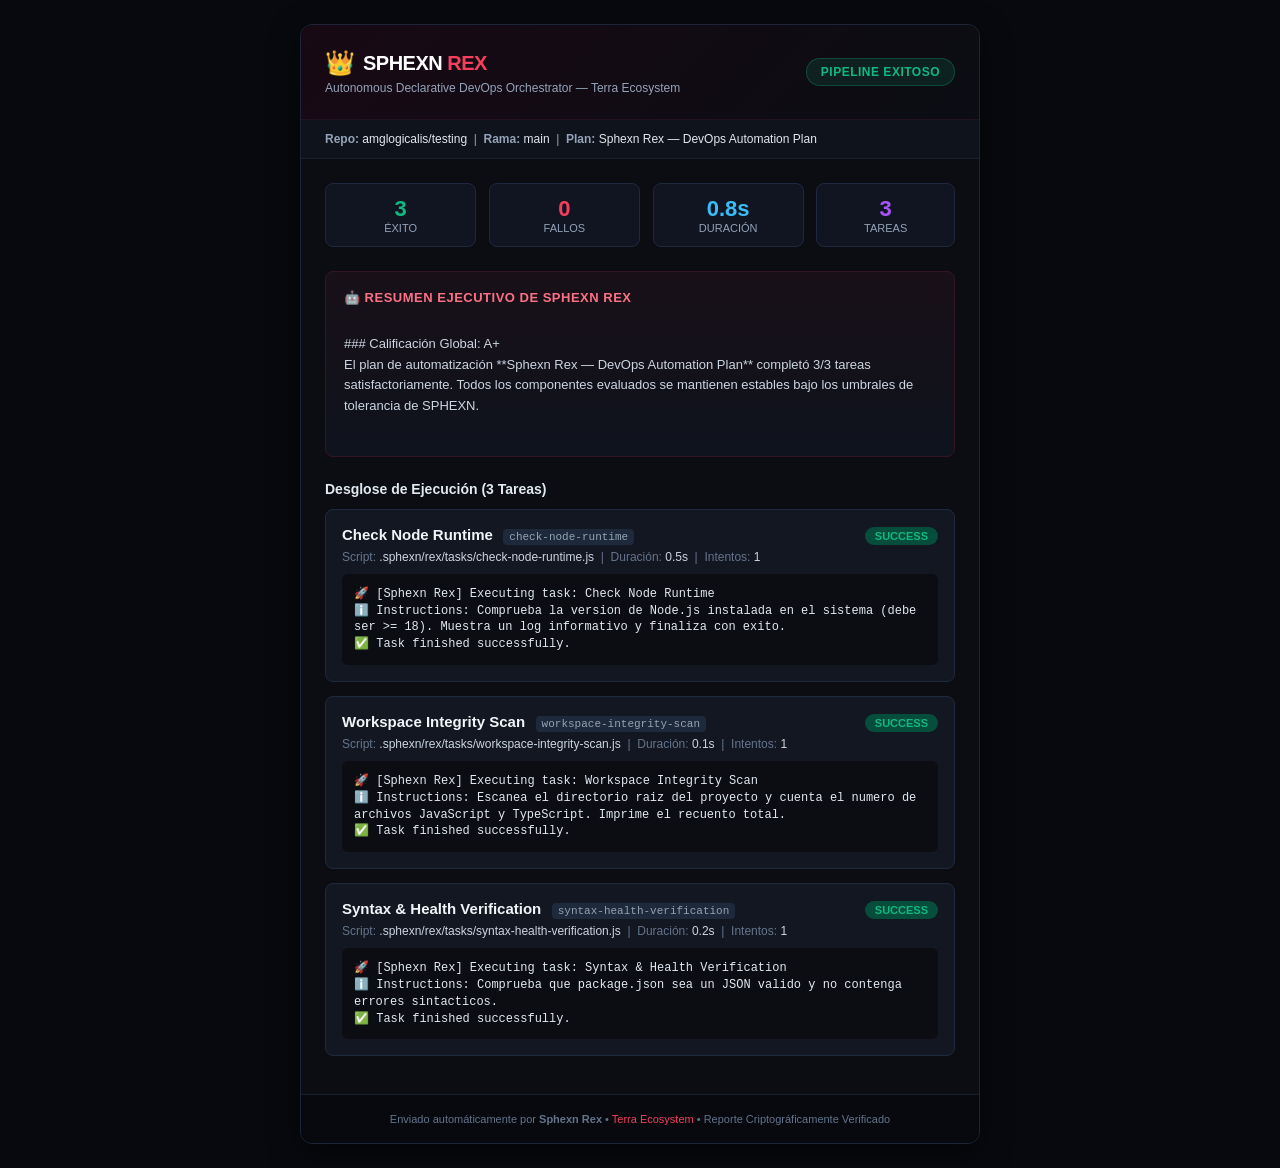
==== sphexn_report.html @ 707afb04 "chore(rex): record execution audit, tasks and reports [skip ci]" ====
<!DOCTYPE html>
<html lang="es">
<head>
  <meta charset="utf-8">
  <meta name="viewport" content="width=device-width, initial-scale=1.0">
  <title>Sphexn Rex — DevOps Report</title>
</head>
<body style="margin: 0; padding: 24px; background-color: #07090e; font-family: -apple-system, BlinkMacSystemFont, 'Segoe UI', Roboto, Helvetica, Arial, sans-serif; color: #f8fafc;">
  <table width="100%" cellpadding="0" cellspacing="0" border="0" style="max-width: 680px; margin: 0 auto; background-color: #0b0d13; border: 1px solid #1e2538; border-radius: 12px; overflow: hidden; box-shadow: 0 10px 30px rgba(0,0,0,0.5);">
    
    <!-- HEADER -->
    <tr>
      <td style="padding: 24px; background: linear-gradient(135deg, #180914 0%, #0b0d13 100%); border-bottom: 1px solid #231221;">
        <table width="100%" cellpadding="0" cellspacing="0" border="0">
          <tr>
            <td>
              <div style="display: flex; align-items: center;">
                <span style="font-size: 24px; margin-right: 8px;">👑</span>
                <span style="font-size: 20px; font-weight: 800; letter-spacing: -0.5px; color: #ffffff;">SPHEXN <span style="color: #f43f5e;">REX</span></span>
              </div>
              <div style="font-size: 12px; color: #94a3b8; margin-top: 4px;">Autonomous Declarative DevOps Orchestrator — Terra Ecosystem</div>
            </td>
            <td align="right">
              <span style="display: inline-block; background-color: rgba(16, 185, 129, 0.12); color: #10b981; border: 1px solid #10b98144; padding: 6px 14px; border-radius: 9999px; font-size: 12px; font-weight: 800; letter-spacing: 0.5px;">
                PIPELINE EXITOSO
              </span>
            </td>
          </tr>
        </table>
      </td>
    </tr>

    <!-- METADATA STRIP -->
    <tr>
      <td style="padding: 12px 24px; background-color: #0f131c; border-bottom: 1px solid #1a202c; font-size: 12px; color: #94a3b8;">
        <strong>Repo:</strong> <span style="color: #e2e8f0;">amglogicalis/testing</span> &nbsp;|&nbsp;
        <strong>Rama:</strong> <span style="color: #e2e8f0;">main</span> &nbsp;|&nbsp;
        <strong>Plan:</strong> <span style="color: #e2e8f0;">Sphexn Rex — DevOps Automation Plan</span>
      </td>
    </tr>

    <!-- CONTENT BODY -->
    <tr>
      <td style="padding: 24px;">
        
        <!-- SCORECARD -->
        <table width="100%" cellpadding="0" cellspacing="0" border="0" style="margin-bottom: 24px;">
          <tr>
            <td width="24%" style="background-color: #111522; border: 1px solid #1f283d; border-radius: 8px; padding: 12px; text-align: center;">
              <div style="font-size: 22px; font-weight: 800; color: #10b981;">3</div>
              <div style="font-size: 11px; color: #94a3b8; text-transform: uppercase;">Éxito</div>
            </td>
            <td width="2%">&nbsp;</td>
            <td width="24%" style="background-color: #111522; border: 1px solid #1f283d; border-radius: 8px; padding: 12px; text-align: center;">
              <div style="font-size: 22px; font-weight: 800; color: #f43f5e;">0</div>
              <div style="font-size: 11px; color: #94a3b8; text-transform: uppercase;">Fallos</div>
            </td>
            <td width="2%">&nbsp;</td>
            <td width="24%" style="background-color: #111522; border: 1px solid #1f283d; border-radius: 8px; padding: 12px; text-align: center;">
              <div style="font-size: 22px; font-weight: 800; color: #38bdf8;">0.8s</div>
              <div style="font-size: 11px; color: #94a3b8; text-transform: uppercase;">Duración</div>
            </td>
            <td width="2%">&nbsp;</td>
            <td width="22%" style="background-color: #111522; border: 1px solid #1f283d; border-radius: 8px; padding: 12px; text-align: center;">
              <div style="font-size: 22px; font-weight: 800; color: #a855f7;">3</div>
              <div style="font-size: 11px; color: #94a3b8; text-transform: uppercase;">Tareas</div>
            </td>
          </tr>
        </table>

        <!-- AI EXECUTIVE SUMMARY -->
        <div style="background: linear-gradient(180deg, rgba(244, 63, 94, 0.06) 0%, rgba(17, 24, 39, 0.5) 100%); border: 1px solid #331524; border-radius: 8px; padding: 18px; margin-bottom: 24px;">
          <div style="font-size: 13px; font-weight: 800; color: #fb7185; text-transform: uppercase; letter-spacing: 0.5px; margin-bottom: 8px;">
            🤖 Resumen Ejecutivo de Sphexn Rex
          </div>
          <div style="font-size: 13px; color: #cbd5e1; line-height: 1.6; white-space: pre-wrap;">
### Calificación Global: A+
El plan de automatización **Sphexn Rex — DevOps Automation Plan** completó 3/3 tareas satisfactoriamente. Todos los componentes evaluados se mantienen estables bajo los umbrales de tolerancia de SPHEXN.
          </div>
        </div>

        <!-- TASKS LIST -->
        <div style="font-size: 14px; font-weight: 700; color: #e2e8f0; margin-bottom: 12px;">
          Desglose de Ejecución (3 Tareas)
        </div>
        
      <div style="background-color: #131722; border: 1px solid #1f293d; border-radius: 8px; padding: 16px; margin-bottom: 14px; text-align: left;">
        <table width="100%" cellpadding="0" cellspacing="0" border="0">
          <tr>
            <td>
              <span style="color: #f1f5f9; font-weight: 700; font-size: 15px;">Check Node Runtime</span>
              <code style="background: #1e293b; color: #94a3b8; padding: 2px 6px; border-radius: 4px; font-size: 11px; margin-left: 6px;">check-node-runtime</code>
              
            </td>
            <td align="right">
              <span style="background-color: #064e3b; color: #10b981; padding: 3px 10px; border-radius: 12px; font-size: 11px; font-weight: 800; text-transform: uppercase;">
                success
              </span>
            </td>
          </tr>
        </table>
        <div style="font-size: 12px; color: #64748b; margin-top: 6px;">
          Script: <span style="color: #cbd5e1;">.sphexn/rex/tasks/check-node-runtime.js</span> &nbsp;|&nbsp; 
          Duración: <span style="color: #cbd5e1;">0.5s</span> &nbsp;|&nbsp;
          Intentos: <span style="color: #cbd5e1;">1</span>
        </div>
        
          <div style="margin-top: 10px;">
            <pre style="background-color: #0b0d13; color: #e2e8f0; padding: 12px; border-radius: 6px; font-family: monospace; font-size: 12px; line-height: 1.4; overflow-x: auto; margin: 0; white-space: pre-wrap; word-break: break-word;">🚀 [Sphexn Rex] Executing task: Check Node Runtime
ℹ️ Instructions: Comprueba la version de Node.js instalada en el sistema (debe ser &gt;= 18). Muestra un log informativo y finaliza con exito.
✅ Task finished successfully.</pre>
          </div>
        
      </div>
    
      <div style="background-color: #131722; border: 1px solid #1f293d; border-radius: 8px; padding: 16px; margin-bottom: 14px; text-align: left;">
        <table width="100%" cellpadding="0" cellspacing="0" border="0">
          <tr>
            <td>
              <span style="color: #f1f5f9; font-weight: 700; font-size: 15px;">Workspace Integrity Scan</span>
              <code style="background: #1e293b; color: #94a3b8; padding: 2px 6px; border-radius: 4px; font-size: 11px; margin-left: 6px;">workspace-integrity-scan</code>
              
            </td>
            <td align="right">
              <span style="background-color: #064e3b; color: #10b981; padding: 3px 10px; border-radius: 12px; font-size: 11px; font-weight: 800; text-transform: uppercase;">
                success
              </span>
            </td>
          </tr>
        </table>
        <div style="font-size: 12px; color: #64748b; margin-top: 6px;">
          Script: <span style="color: #cbd5e1;">.sphexn/rex/tasks/workspace-integrity-scan.js</span> &nbsp;|&nbsp; 
          Duración: <span style="color: #cbd5e1;">0.1s</span> &nbsp;|&nbsp;
          Intentos: <span style="color: #cbd5e1;">1</span>
        </div>
        
          <div style="margin-top: 10px;">
            <pre style="background-color: #0b0d13; color: #e2e8f0; padding: 12px; border-radius: 6px; font-family: monospace; font-size: 12px; line-height: 1.4; overflow-x: auto; margin: 0; white-space: pre-wrap; word-break: break-word;">🚀 [Sphexn Rex] Executing task: Workspace Integrity Scan
ℹ️ Instructions: Escanea el directorio raiz del proyecto y cuenta el numero de archivos JavaScript y TypeScript. Imprime el recuento total.
✅ Task finished successfully.</pre>
          </div>
        
      </div>
    
      <div style="background-color: #131722; border: 1px solid #1f293d; border-radius: 8px; padding: 16px; margin-bottom: 14px; text-align: left;">
        <table width="100%" cellpadding="0" cellspacing="0" border="0">
          <tr>
            <td>
              <span style="color: #f1f5f9; font-weight: 700; font-size: 15px;">Syntax & Health Verification</span>
              <code style="background: #1e293b; color: #94a3b8; padding: 2px 6px; border-radius: 4px; font-size: 11px; margin-left: 6px;">syntax-health-verification</code>
              
            </td>
            <td align="right">
              <span style="background-color: #064e3b; color: #10b981; padding: 3px 10px; border-radius: 12px; font-size: 11px; font-weight: 800; text-transform: uppercase;">
                success
              </span>
            </td>
          </tr>
        </table>
        <div style="font-size: 12px; color: #64748b; margin-top: 6px;">
          Script: <span style="color: #cbd5e1;">.sphexn/rex/tasks/syntax-health-verification.js</span> &nbsp;|&nbsp; 
          Duración: <span style="color: #cbd5e1;">0.2s</span> &nbsp;|&nbsp;
          Intentos: <span style="color: #cbd5e1;">1</span>
        </div>
        
          <div style="margin-top: 10px;">
            <pre style="background-color: #0b0d13; color: #e2e8f0; padding: 12px; border-radius: 6px; font-family: monospace; font-size: 12px; line-height: 1.4; overflow-x: auto; margin: 0; white-space: pre-wrap; word-break: break-word;">🚀 [Sphexn Rex] Executing task: Syntax &amp; Health Verification
ℹ️ Instructions: Comprueba que package.json sea un JSON valido y no contenga errores sintacticos.
✅ Task finished successfully.</pre>
          </div>
        
      </div>
    

      </td>
    </tr>

    <!-- FOOTER -->
    <tr>
      <td style="padding: 18px 24px; background-color: #07090e; border-top: 1px solid #171d2b; text-align: center; font-size: 11px; color: #64748b;">
        Enviado automáticamente por <strong>Sphexn Rex</strong> • <a href="https://github.com/amglogicalis/Sphexn" style="color: #f43f5e; text-decoration: none;">Terra Ecosystem</a> • Reporte Criptográficamente Verificado
      </td>
    </tr>
  </table>
</body>
</html>
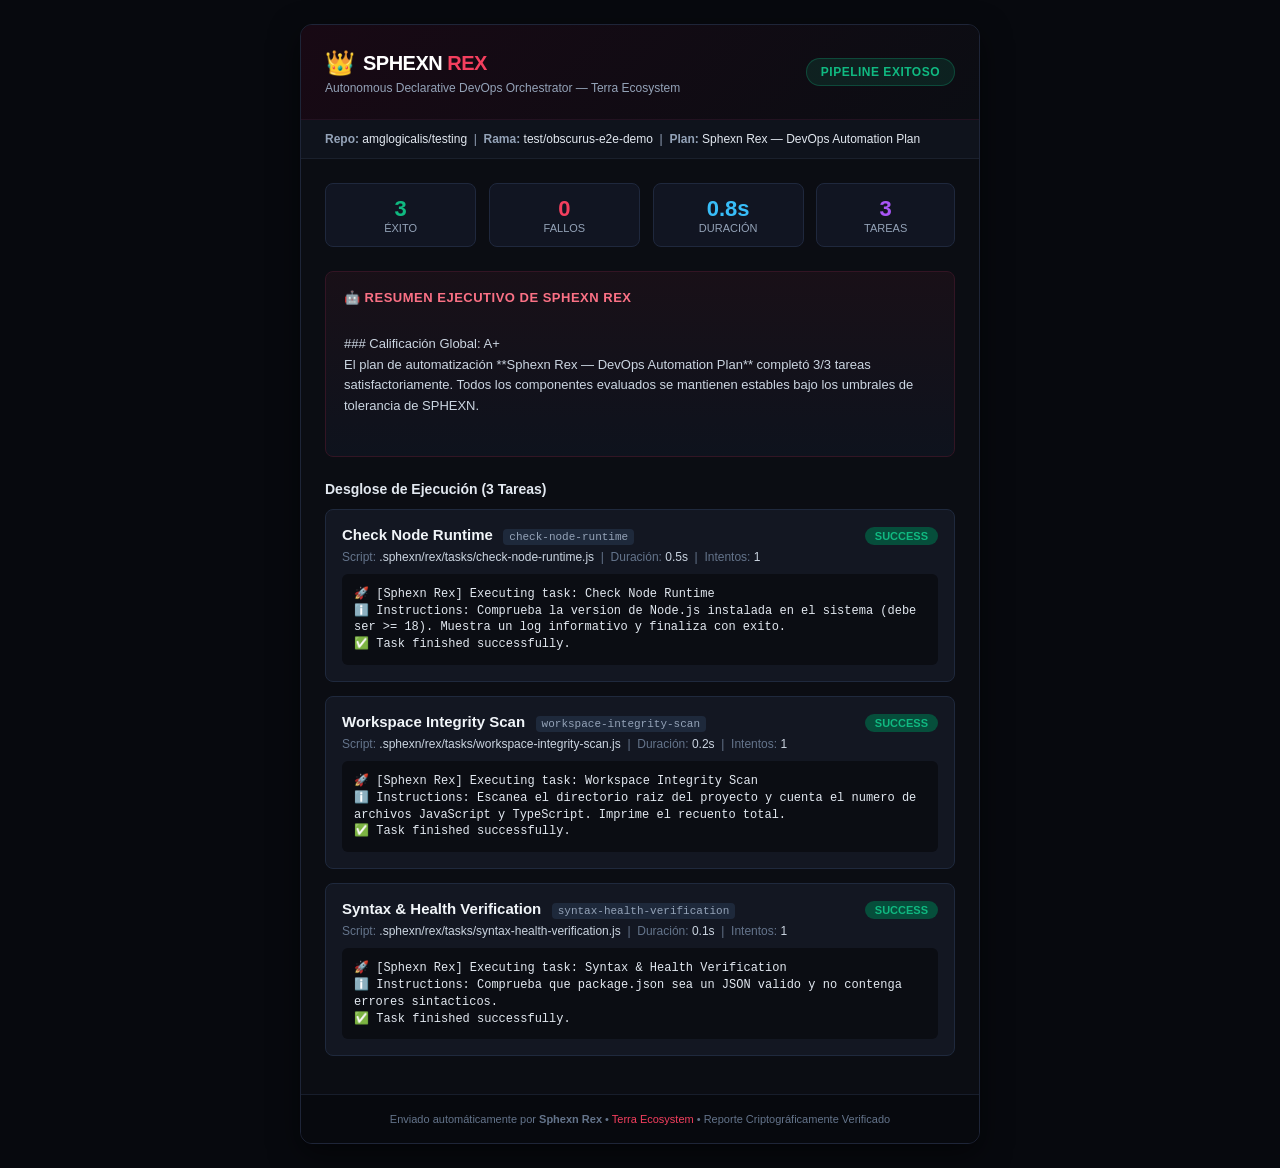
==== commit 7380ce86: "chore(rex): record execution audit, tasks and reports [skip ci]" ====
--- a/sphexn_report.html
+++ b/sphexn_report.html
@@ -34,7 +34,7 @@
     <tr>
       <td style="padding: 12px 24px; background-color: #0f131c; border-bottom: 1px solid #1a202c; font-size: 12px; color: #94a3b8;">
         <strong>Repo:</strong> <span style="color: #e2e8f0;">amglogicalis/testing</span> &nbsp;|&nbsp;
-        <strong>Rama:</strong> <span style="color: #e2e8f0;">main</span> &nbsp;|&nbsp;
+        <strong>Rama:</strong> <span style="color: #e2e8f0;">test/obscurus-e2e-demo</span> &nbsp;|&nbsp;
         <strong>Plan:</strong> <span style="color: #e2e8f0;">Sphexn Rex — DevOps Automation Plan</span>
       </td>
     </tr>
@@ -130,7 +130,7 @@
         </table>
         <div style="font-size: 12px; color: #64748b; margin-top: 6px;">
           Script: <span style="color: #cbd5e1;">.sphexn/rex/tasks/workspace-integrity-scan.js</span> &nbsp;|&nbsp; 
-          Duración: <span style="color: #cbd5e1;">0.1s</span> &nbsp;|&nbsp;
+          Duración: <span style="color: #cbd5e1;">0.2s</span> &nbsp;|&nbsp;
           Intentos: <span style="color: #cbd5e1;">1</span>
         </div>
         
@@ -159,7 +159,7 @@
         </table>
         <div style="font-size: 12px; color: #64748b; margin-top: 6px;">
           Script: <span style="color: #cbd5e1;">.sphexn/rex/tasks/syntax-health-verification.js</span> &nbsp;|&nbsp; 
-          Duración: <span style="color: #cbd5e1;">0.2s</span> &nbsp;|&nbsp;
+          Duración: <span style="color: #cbd5e1;">0.1s</span> &nbsp;|&nbsp;
           Intentos: <span style="color: #cbd5e1;">1</span>
         </div>
         
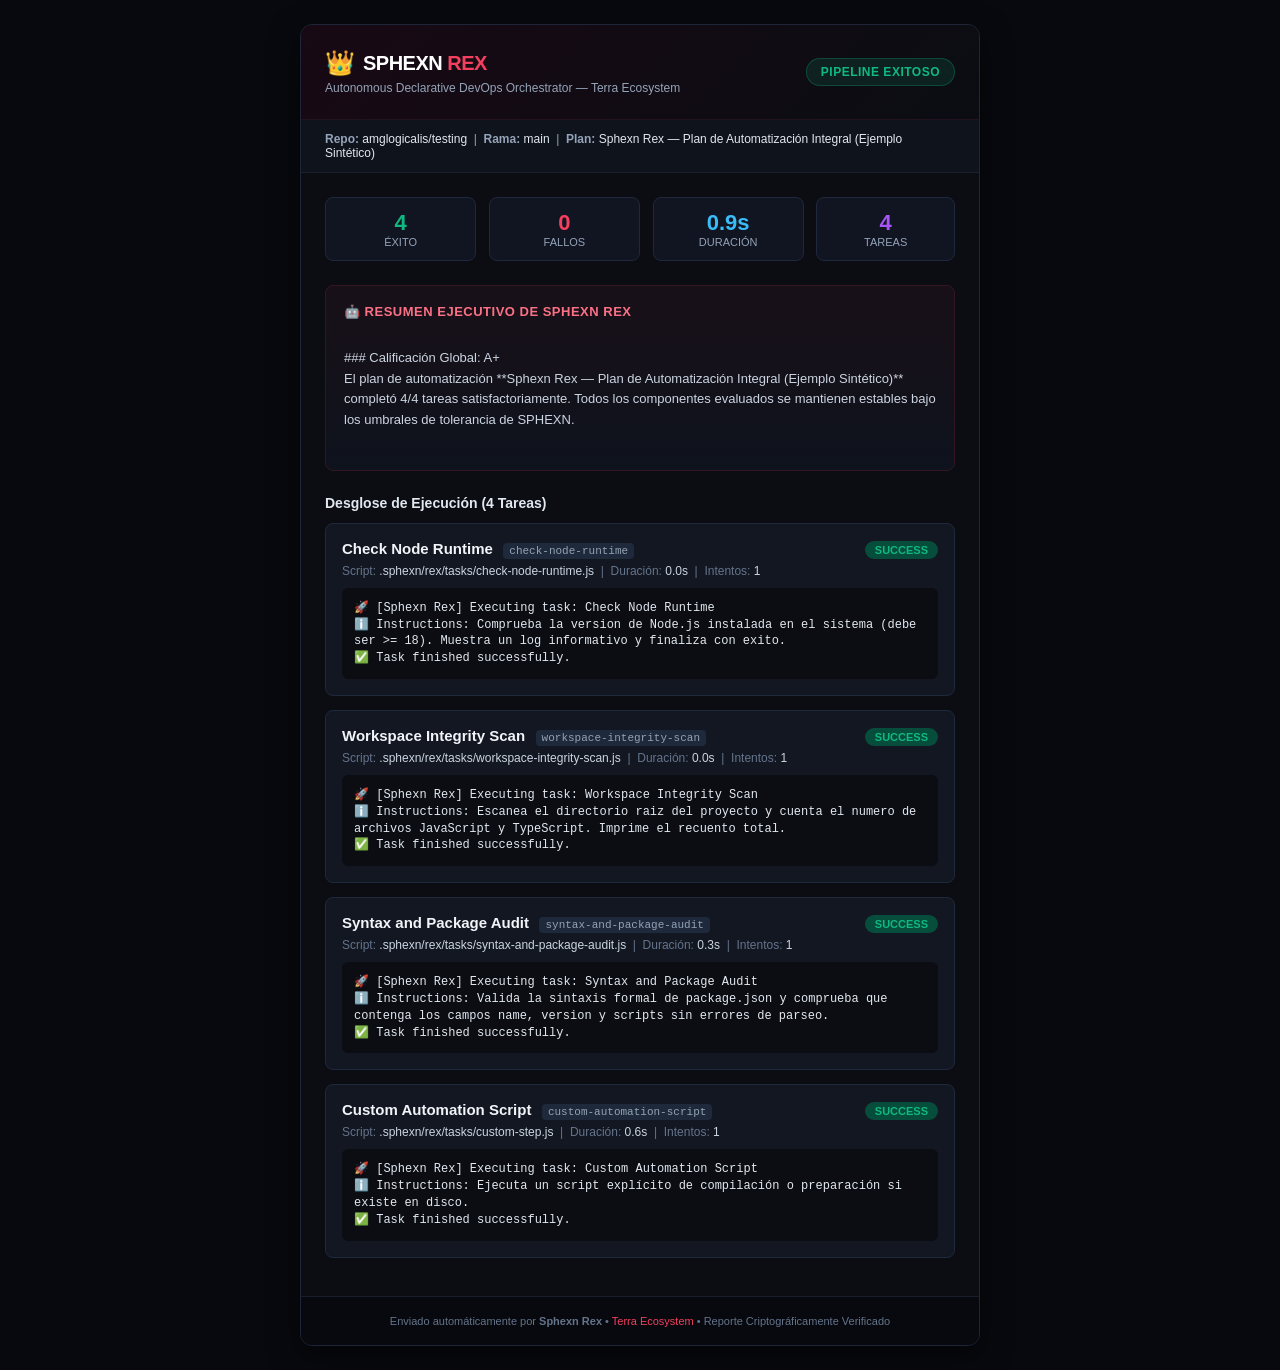
==== commit 94d1cd33: "chore(rex): record execution audit, tasks and reports [skip ci]" ====
--- a/sphexn_report.html
+++ b/sphexn_report.html
@@ -34,8 +34,8 @@
     <tr>
       <td style="padding: 12px 24px; background-color: #0f131c; border-bottom: 1px solid #1a202c; font-size: 12px; color: #94a3b8;">
         <strong>Repo:</strong> <span style="color: #e2e8f0;">amglogicalis/testing</span> &nbsp;|&nbsp;
-        <strong>Rama:</strong> <span style="color: #e2e8f0;">test/obscurus-e2e-demo</span> &nbsp;|&nbsp;
-        <strong>Plan:</strong> <span style="color: #e2e8f0;">Sphexn Rex — DevOps Automation Plan</span>
+        <strong>Rama:</strong> <span style="color: #e2e8f0;">main</span> &nbsp;|&nbsp;
+        <strong>Plan:</strong> <span style="color: #e2e8f0;">Sphexn Rex — Plan de Automatización Integral (Ejemplo Sintético)</span>
       </td>
     </tr>
 
@@ -47,7 +47,7 @@
         <table width="100%" cellpadding="0" cellspacing="0" border="0" style="margin-bottom: 24px;">
           <tr>
             <td width="24%" style="background-color: #111522; border: 1px solid #1f283d; border-radius: 8px; padding: 12px; text-align: center;">
-              <div style="font-size: 22px; font-weight: 800; color: #10b981;">3</div>
+              <div style="font-size: 22px; font-weight: 800; color: #10b981;">4</div>
               <div style="font-size: 11px; color: #94a3b8; text-transform: uppercase;">Éxito</div>
             </td>
             <td width="2%">&nbsp;</td>
@@ -57,12 +57,12 @@
             </td>
             <td width="2%">&nbsp;</td>
             <td width="24%" style="background-color: #111522; border: 1px solid #1f283d; border-radius: 8px; padding: 12px; text-align: center;">
-              <div style="font-size: 22px; font-weight: 800; color: #38bdf8;">0.8s</div>
+              <div style="font-size: 22px; font-weight: 800; color: #38bdf8;">0.9s</div>
               <div style="font-size: 11px; color: #94a3b8; text-transform: uppercase;">Duración</div>
             </td>
             <td width="2%">&nbsp;</td>
             <td width="22%" style="background-color: #111522; border: 1px solid #1f283d; border-radius: 8px; padding: 12px; text-align: center;">
-              <div style="font-size: 22px; font-weight: 800; color: #a855f7;">3</div>
+              <div style="font-size: 22px; font-weight: 800; color: #a855f7;">4</div>
               <div style="font-size: 11px; color: #94a3b8; text-transform: uppercase;">Tareas</div>
             </td>
           </tr>
@@ -75,13 +75,13 @@
           </div>
           <div style="font-size: 13px; color: #cbd5e1; line-height: 1.6; white-space: pre-wrap;">
 ### Calificación Global: A+
-El plan de automatización **Sphexn Rex — DevOps Automation Plan** completó 3/3 tareas satisfactoriamente. Todos los componentes evaluados se mantienen estables bajo los umbrales de tolerancia de SPHEXN.
+El plan de automatización **Sphexn Rex — Plan de Automatización Integral (Ejemplo Sintético)** completó 4/4 tareas satisfactoriamente. Todos los componentes evaluados se mantienen estables bajo los umbrales de tolerancia de SPHEXN.
           </div>
         </div>
 
         <!-- TASKS LIST -->
         <div style="font-size: 14px; font-weight: 700; color: #e2e8f0; margin-bottom: 12px;">
-          Desglose de Ejecución (3 Tareas)
+          Desglose de Ejecución (4 Tareas)
         </div>
         
       <div style="background-color: #131722; border: 1px solid #1f293d; border-radius: 8px; padding: 16px; margin-bottom: 14px; text-align: left;">
@@ -101,7 +101,7 @@
         </table>
         <div style="font-size: 12px; color: #64748b; margin-top: 6px;">
           Script: <span style="color: #cbd5e1;">.sphexn/rex/tasks/check-node-runtime.js</span> &nbsp;|&nbsp; 
-          Duración: <span style="color: #cbd5e1;">0.5s</span> &nbsp;|&nbsp;
+          Duración: <span style="color: #cbd5e1;">0.0s</span> &nbsp;|&nbsp;
           Intentos: <span style="color: #cbd5e1;">1</span>
         </div>
         
@@ -130,7 +130,7 @@
         </table>
         <div style="font-size: 12px; color: #64748b; margin-top: 6px;">
           Script: <span style="color: #cbd5e1;">.sphexn/rex/tasks/workspace-integrity-scan.js</span> &nbsp;|&nbsp; 
-          Duración: <span style="color: #cbd5e1;">0.2s</span> &nbsp;|&nbsp;
+          Duración: <span style="color: #cbd5e1;">0.0s</span> &nbsp;|&nbsp;
           Intentos: <span style="color: #cbd5e1;">1</span>
         </div>
         
@@ -146,26 +146,55 @@
         <table width="100%" cellpadding="0" cellspacing="0" border="0">
           <tr>
             <td>
-              <span style="color: #f1f5f9; font-weight: 700; font-size: 15px;">Syntax & Health Verification</span>
-              <code style="background: #1e293b; color: #94a3b8; padding: 2px 6px; border-radius: 4px; font-size: 11px; margin-left: 6px;">syntax-health-verification</code>
-              
-            </td>
-            <td align="right">
-              <span style="background-color: #064e3b; color: #10b981; padding: 3px 10px; border-radius: 12px; font-size: 11px; font-weight: 800; text-transform: uppercase;">
-                success
-              </span>
-            </td>
-          </tr>
-        </table>
-        <div style="font-size: 12px; color: #64748b; margin-top: 6px;">
-          Script: <span style="color: #cbd5e1;">.sphexn/rex/tasks/syntax-health-verification.js</span> &nbsp;|&nbsp; 
-          Duración: <span style="color: #cbd5e1;">0.1s</span> &nbsp;|&nbsp;
-          Intentos: <span style="color: #cbd5e1;">1</span>
-        </div>
-        
-          <div style="margin-top: 10px;">
-            <pre style="background-color: #0b0d13; color: #e2e8f0; padding: 12px; border-radius: 6px; font-family: monospace; font-size: 12px; line-height: 1.4; overflow-x: auto; margin: 0; white-space: pre-wrap; word-break: break-word;">🚀 [Sphexn Rex] Executing task: Syntax &amp; Health Verification
-ℹ️ Instructions: Comprueba que package.json sea un JSON valido y no contenga errores sintacticos.
+              <span style="color: #f1f5f9; font-weight: 700; font-size: 15px;">Syntax and Package Audit</span>
+              <code style="background: #1e293b; color: #94a3b8; padding: 2px 6px; border-radius: 4px; font-size: 11px; margin-left: 6px;">syntax-and-package-audit</code>
+              
+            </td>
+            <td align="right">
+              <span style="background-color: #064e3b; color: #10b981; padding: 3px 10px; border-radius: 12px; font-size: 11px; font-weight: 800; text-transform: uppercase;">
+                success
+              </span>
+            </td>
+          </tr>
+        </table>
+        <div style="font-size: 12px; color: #64748b; margin-top: 6px;">
+          Script: <span style="color: #cbd5e1;">.sphexn/rex/tasks/syntax-and-package-audit.js</span> &nbsp;|&nbsp; 
+          Duración: <span style="color: #cbd5e1;">0.3s</span> &nbsp;|&nbsp;
+          Intentos: <span style="color: #cbd5e1;">1</span>
+        </div>
+        
+          <div style="margin-top: 10px;">
+            <pre style="background-color: #0b0d13; color: #e2e8f0; padding: 12px; border-radius: 6px; font-family: monospace; font-size: 12px; line-height: 1.4; overflow-x: auto; margin: 0; white-space: pre-wrap; word-break: break-word;">🚀 [Sphexn Rex] Executing task: Syntax and Package Audit
+ℹ️ Instructions: Valida la sintaxis formal de package.json y comprueba que contenga los campos name, version y scripts sin errores de parseo.
+✅ Task finished successfully.</pre>
+          </div>
+        
+      </div>
+    
+      <div style="background-color: #131722; border: 1px solid #1f293d; border-radius: 8px; padding: 16px; margin-bottom: 14px; text-align: left;">
+        <table width="100%" cellpadding="0" cellspacing="0" border="0">
+          <tr>
+            <td>
+              <span style="color: #f1f5f9; font-weight: 700; font-size: 15px;">Custom Automation Script</span>
+              <code style="background: #1e293b; color: #94a3b8; padding: 2px 6px; border-radius: 4px; font-size: 11px; margin-left: 6px;">custom-automation-script</code>
+              
+            </td>
+            <td align="right">
+              <span style="background-color: #064e3b; color: #10b981; padding: 3px 10px; border-radius: 12px; font-size: 11px; font-weight: 800; text-transform: uppercase;">
+                success
+              </span>
+            </td>
+          </tr>
+        </table>
+        <div style="font-size: 12px; color: #64748b; margin-top: 6px;">
+          Script: <span style="color: #cbd5e1;">.sphexn/rex/tasks/custom-step.js</span> &nbsp;|&nbsp; 
+          Duración: <span style="color: #cbd5e1;">0.6s</span> &nbsp;|&nbsp;
+          Intentos: <span style="color: #cbd5e1;">1</span>
+        </div>
+        
+          <div style="margin-top: 10px;">
+            <pre style="background-color: #0b0d13; color: #e2e8f0; padding: 12px; border-radius: 6px; font-family: monospace; font-size: 12px; line-height: 1.4; overflow-x: auto; margin: 0; white-space: pre-wrap; word-break: break-word;">🚀 [Sphexn Rex] Executing task: Custom Automation Script
+ℹ️ Instructions: Ejecuta un script explícito de compilación o preparación si existe en disco.
 ✅ Task finished successfully.</pre>
           </div>
         
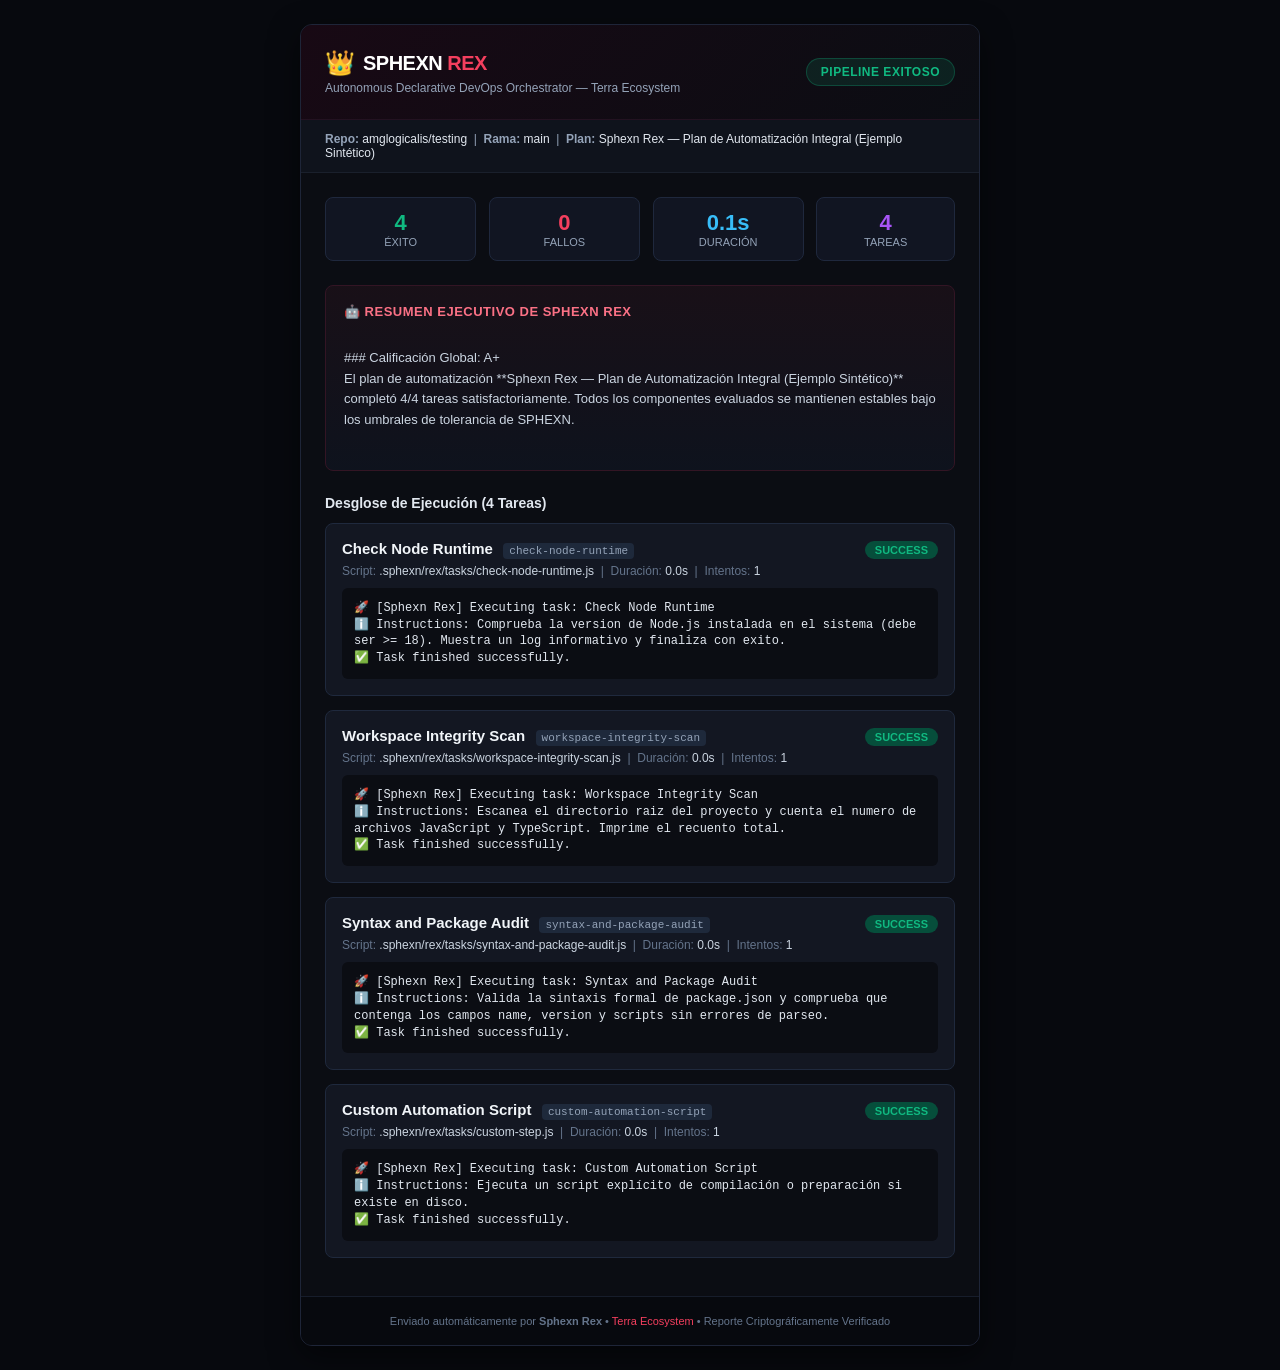
==== commit 4c3c4f7b: "chore(rex): record execution audit, tasks and reports [skip ci]" ====
--- a/sphexn_report.html
+++ b/sphexn_report.html
@@ -57,7 +57,7 @@
             </td>
             <td width="2%">&nbsp;</td>
             <td width="24%" style="background-color: #111522; border: 1px solid #1f283d; border-radius: 8px; padding: 12px; text-align: center;">
-              <div style="font-size: 22px; font-weight: 800; color: #38bdf8;">0.9s</div>
+              <div style="font-size: 22px; font-weight: 800; color: #38bdf8;">0.1s</div>
               <div style="font-size: 11px; color: #94a3b8; text-transform: uppercase;">Duración</div>
             </td>
             <td width="2%">&nbsp;</td>
@@ -159,7 +159,7 @@
         </table>
         <div style="font-size: 12px; color: #64748b; margin-top: 6px;">
           Script: <span style="color: #cbd5e1;">.sphexn/rex/tasks/syntax-and-package-audit.js</span> &nbsp;|&nbsp; 
-          Duración: <span style="color: #cbd5e1;">0.3s</span> &nbsp;|&nbsp;
+          Duración: <span style="color: #cbd5e1;">0.0s</span> &nbsp;|&nbsp;
           Intentos: <span style="color: #cbd5e1;">1</span>
         </div>
         
@@ -188,7 +188,7 @@
         </table>
         <div style="font-size: 12px; color: #64748b; margin-top: 6px;">
           Script: <span style="color: #cbd5e1;">.sphexn/rex/tasks/custom-step.js</span> &nbsp;|&nbsp; 
-          Duración: <span style="color: #cbd5e1;">0.6s</span> &nbsp;|&nbsp;
+          Duración: <span style="color: #cbd5e1;">0.0s</span> &nbsp;|&nbsp;
           Intentos: <span style="color: #cbd5e1;">1</span>
         </div>
         
